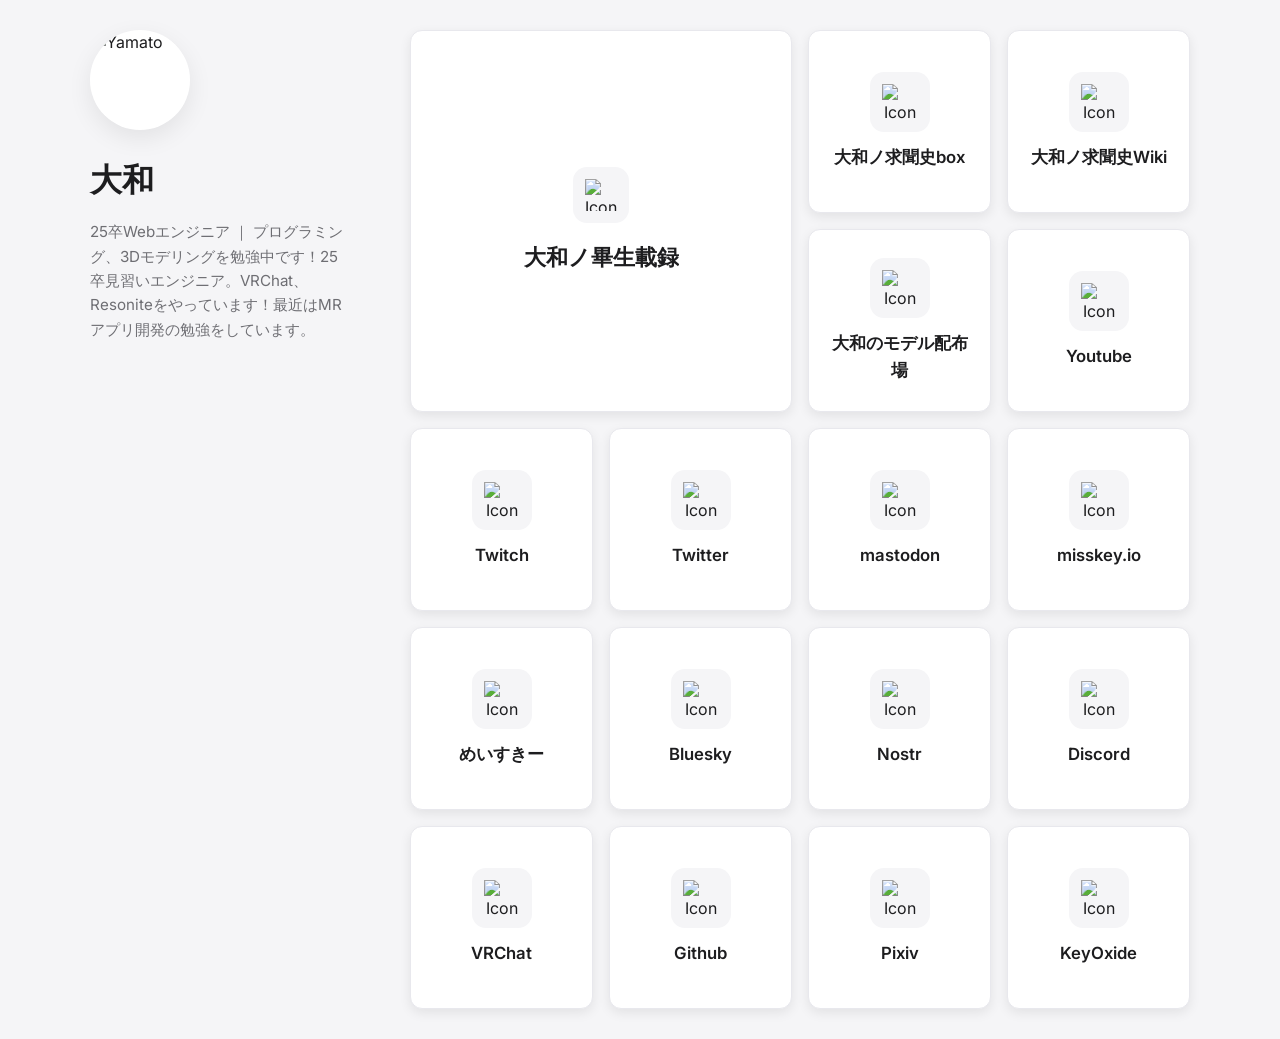
==== links/index.html @ 3b5555bf "feat: ✨ リンク集を追加 fix  fix  fix  fix  リンク追加  fix" ====
<!DOCTYPE html>
<html lang="ja">

<head>
  <meta charset="UTF-8">
  <meta name="viewport" content="width=device-width, initial-scale=1.0">
  <title>My Links - Yamato</title>
  <link rel="stylesheet" href="style.css">
  <link rel="preconnect" href="https://fonts.googleapis.com">
  <link rel="preconnect" href="https://fonts.gstatic.com" crossorigin>
  <link href="https://fonts.googleapis.com/css2?family=Inter:wght@400;600&display=swap" rel="stylesheet">
</head>

<body>
  <div class="container">
    <aside class="sidebar">
      <div class="profile-card">
        <div class="profile-avatar">
          <img src="https://seccdn.libravatar.org/avatar/932ba7d557875c853d60a92073609a1b?size=128&default=mm"
            alt="Yamato">
        </div>
        <div class="profile-info">
          <h1>大和</h1>
          <p class="profile-bio">25卒Webエンジニア ｜
            プログラミング、3Dモデリングを勉強中です！25卒見習いエンジニア。VRChat、Resoniteをやっています！最近はMRアプリ開発の勉強をしています。</p>
        </div>
      </div>
    </aside>

    <main class="link-grid">
      <a href="https://yamatoblog.hateblo.jp/" target="_blank" rel="noopener noreferrer"
        class="link-tile link-tile--large">
        <div class="link-icon">
          <img src="https://www.google.com/s2/favicons?domain=hateblo.jp&sz=64" alt="Icon">
        </div>
        <div class="link-content">
          <h2 class="link-title">大和ノ畢生載録</h2>
        </div>
      </a>

      <a href="https://scrapbox.io/yamato3010/" target="_blank" rel="noopener noreferrer" class="link-tile">
        <div class="link-icon">
          <img src="https://www.google.com/s2/favicons?domain=scrapbox.io&sz=64" alt="Icon">
        </div>
        <div class="link-content">
          <h2 class="link-title">大和ノ求聞史box</h2>
        </div>
      </a>

      <a href="https://yamato3010.github.io/wiki" target="_blank" rel="noopener noreferrer" class="link-tile">
        <div class="link-icon">
          <img src="https://www.google.com/s2/favicons?domain=github.io&sz=64" alt="Icon">
        </div>
        <div class="link-content">
          <h2 class="link-title">大和ノ求聞史Wiki</h2>
        </div>
      </a>

      <a href="https://yamato-vr.booth.pm/" target="_blank" rel="noopener noreferrer" class="link-tile">
        <div class="link-icon">
          <img src="https://www.google.com/s2/favicons?domain=booth.pm&sz=64" alt="Icon">
        </div>
        <div class="link-content">
          <h2 class="link-title">大和のモデル配布場</h2>
        </div>
      </a>

      <a href="https://www.youtube.com/channel/UCkZBKvYiIziEbhwXN9jEBXw" target="_blank" rel="noopener noreferrer"
        class="link-tile">
        <div class="link-icon">
          <img src="https://www.google.com/s2/favicons?domain=youtube.com&sz=64" alt="Icon">
        </div>
        <div class="link-content">
          <h2 class="link-title">Youtube</h2>
        </div>
      </a>

      <a href="https://www.twitch.tv/yamato3010" target="_blank" rel="noopener noreferrer" class="link-tile">
        <div class="link-icon">
          <img src="https://www.google.com/s2/favicons?domain=twitch.tv&sz=64" alt="Icon">
        </div>
        <div class="link-content">
          <h2 class="link-title">Twitch</h2>
        </div>
      </a>

      <a href="https://twitter.com/yamato_vr" target="_blank" rel="noopener noreferrer" class="link-tile">
        <div class="link-icon">
          <img src="https://www.google.com/s2/favicons?domain=twitter.com&sz=64" alt="Icon">
        </div>
        <div class="link-content">
          <h2 class="link-title">Twitter</h2>
        </div>
      </a>

      <a href="https://fedibird.com/@yamato3010" target="_blank" rel="noopener noreferrer" class="link-tile">
        <div class="link-icon">
          <img src="https://www.google.com/s2/favicons?domain=fedibird.com&sz=64" alt="Icon">
        </div>
        <div class="link-content">
          <h2 class="link-title">mastodon</h2>
        </div>
      </a>

      <a href="http://misskey.io/@yamato3010" target="_blank" rel="noopener noreferrer" class="link-tile">
        <div class="link-icon">
          <img src="https://www.google.com/s2/favicons?domain=misskey.io&sz=64" alt="Icon">
        </div>
        <div class="link-content">
          <h2 class="link-title">misskey.io</h2>
        </div>
      </a>

      <a href="http://misskey.m544.net/@yamato" target="_blank" rel="noopener noreferrer" class="link-tile">
        <div class="link-icon">
          <img src="https://www.google.com/s2/favicons?domain=misskey.m544.net&sz=64" alt="Icon">
        </div>
        <div class="link-content">
          <h2 class="link-title">めいすきー</h2>
        </div>
      </a>

      <a href="https://bsky.app/profile/yamato.bsky.social" target="_blank" rel="noopener noreferrer" class="link-tile">
        <div class="link-icon">
          <img src="https://www.google.com/s2/favicons?domain=bsky.app&sz=64" alt="Icon">
        </div>
        <div class="link-content">
          <h2 class="link-title">Bluesky</h2>
        </div>
      </a>

      <a href="https://iris.to/yamato" target="_blank" rel="noopener noreferrer" class="link-tile">
        <div class="link-icon">
          <img src="https://www.google.com/s2/favicons?domain=iris.to&sz=64" alt="Icon">
        </div>
        <div class="link-content">
          <h2 class="link-title">Nostr</h2>
        </div>
      </a>

      <a href="http://discordapp.com/users/738763915994857563" target="_blank" rel="noopener noreferrer"
        class="link-tile">
        <div class="link-icon">
          <img src="https://www.google.com/s2/favicons?domain=discord.com&sz=64" alt="Icon">
        </div>
        <div class="link-content">
          <h2 class="link-title">Discord</h2>
        </div>
      </a>

      <a href="https://vrchat.com/home/user/usr_35416a74-373f-4206-9c2a-edfd97a5aa82" target="_blank"
        rel="noopener noreferrer" class="link-tile">
        <div class="link-icon">
          <img src="https://www.google.com/s2/favicons?domain=vrchat.com&sz=64" alt="Icon">
        </div>
        <div class="link-content">
          <h2 class="link-title">VRChat</h2>
        </div>
      </a>

      <a href="https://github.com/yamato3010" target="_blank" rel="noopener noreferrer" class="link-tile">
        <div class="link-icon">
          <img src="https://github.githubassets.com/images/modules/logos_page/GitHub-Mark.png" alt="Icon">
        </div>
        <div class="link-content">
          <h2 class="link-title">Github</h2>
        </div>
      </a>

      <a href="https://www.pixiv.net/users/15864018" target="_blank" rel="noopener noreferrer" class="link-tile">
        <div class="link-icon">
          <img src="https://www.google.com/s2/favicons?domain=pixiv.net&sz=64" alt="Icon">
        </div>
        <div class="link-content">
          <h2 class="link-title">Pixiv</h2>
        </div>
      </a>

      <a href="https://keyoxide.org/FEFBCA5AFEF964CC9195E255A39D70F5E576DE02" target="_blank" rel="noopener noreferrer"
        class="link-tile">
        <div class="link-icon">
          <img src="https://www.google.com/s2/favicons?domain=keyoxide.org&sz=64" alt="Icon">
        </div>
        <div class="link-content">
          <h2 class="link-title">KeyOxide</h2>
        </div>
      </a>
    </main>
  </div>
</body>

</html>
---- links/style.css ----
:root {
    --background-color: #f5f5f7; /* Light gray, Apple-like background */
    --card-background-color: #ffffff; /* White card background */
    --text-color: #1d1d1f; /* Dark text, almost black */
    --secondary-text-color: #6e6e73; /* Gray secondary text */
    --border-color: #e8e8ed; /* Light border */
    --accent-color: #007aff; /* Apple blue */
    --shadow-color: rgba(0, 0, 0, 0.08); /* Subtle shadow */
    --hover-shadow-color: rgba(0, 0, 0, 0.12); /* Slightly stronger shadow on hover */
    --border-radius: 12px;
    --gap: 16px;
}

/* Base styles */
body {
    font-family: 'Inter', -apple-system, BlinkMacSystemFont, 'Segoe UI', Roboto, Oxygen, Ubuntu, Cantarell, 'Open Sans', 'Helvetica Neue', sans-serif;
    background-color: var(--background-color);
    color: var(--text-color);
    margin: 0;
    padding: 0;
    line-height: 1.6;
    -webkit-font-smoothing: antialiased;
    -moz-osx-font-smoothing: grayscale;
}

.container {
    max-width: 1100px;
    margin: 0 auto;
    padding: 30px 20px;
    display: flex;
    gap: 60px;
    align-items: flex-start;
}

/* Sidebar */
.sidebar {
    flex: 0 0 260px;
    position: sticky;
    top: 30px;
}

.profile-card {
    display: flex;
    flex-direction: column;
}

.profile-avatar {
    width: 100px;
    height: 100px;
    border-radius: 50%;
    overflow: hidden;
    margin-bottom: 24px;
    box-shadow: 0 8px 24px var(--shadow-color);
    background-color: var(--card-background-color);
}

.profile-avatar img {
    width: 100%;
    height: 100%;
    object-fit: cover;
}

.profile-info h1 {
    font-size: 2em;
    font-weight: 600;
    margin: 0 0 4px 0;
    color: var(--text-color);
}

.profile-handle {
    color: var(--accent-color);
    font-weight: 600;
    font-size: 1.1em;
    margin-bottom: 20px;
}

.profile-bio {
    font-size: 0.95em;
    color: var(--secondary-text-color);
    line-height: 1.6;
}

/* Link Grid */
.link-grid {
    flex: 1;
    width: 100%;
    display: grid;
    grid-template-columns: repeat(auto-fill, minmax(160px, 1fr));
    gap: var(--gap);
    grid-auto-flow: dense;
    align-items: stretch;
}

/* Link Tile */
.link-tile {
    background-color: var(--card-background-color);
    border: 1px solid var(--border-color);
    border-radius: var(--border-radius);
    padding: 16px;
    display: flex;
    flex-direction: column;
    justify-content: center;
    align-items: center;
    text-align: center;
    text-decoration: none;
    color: var(--text-color);
    box-shadow: 0 4px 12px var(--shadow-color);
    transition: transform 0.2s ease-out, box-shadow 0.2s ease-out;
    overflow: hidden;
    aspect-ratio: 1 / 1;
}

.link-tile:hover {
    transform: translateY(-5px) scale(1.01);
    box-shadow: 0 8px 20px var(--hover-shadow-color);
}

.link-icon {
    width: 60px;
    height: 60px;
    margin-bottom: 12px;
    display: flex;
    justify-content: center;
    align-items: center;
    border-radius: 14px;
    background-color: var(--background-color);
    flex-shrink: 0;
}

.link-icon img {
    width: 36px;
    height: 36px;
    object-fit: contain;
}

.link-content {
    display: flex;
    flex-direction: column;
    justify-content: center;
    min-width: 0;
}

.link-title {
    font-size: 1.05em;
    font-weight: 600;
    margin: 0;
    color: var(--text-color);
    word-break: break-all;
    overflow: hidden;
    text-overflow: ellipsis;
    display: -webkit-box;
    -webkit-line-clamp: 2;
    -webkit-box-orient: vertical;
}

.link-description {
    font-size: 0.8em;
    color: var(--secondary-text-color);
    margin-bottom: 0;
    line-height: 1.3;
}

/* Modifier classes for different tile sizes */
.link-tile--large {
    grid-column: span 2;
    grid-row: span 2;
    aspect-ratio: 1 / 1;
    padding: 32px;
}

.link-tile--large .link-icon {
    width: 56px;
    height: 56px;
    margin-bottom: 16px;
}

.link-tile--large .link-icon img {
    width: 32px;
    height: 32px;
}

.link-tile--large .link-title {
    font-size: 1.4em;
}

.link-tile--large .link-description {
    font-size: 0.95em;
}

/* Responsive adjustments */
@media (max-width: 900px) {
    .container {
        flex-direction: column;
        align-items: stretch;
        gap: 40px;
        padding: 40px 20px;
    }

    .sidebar {
        flex: none;
        width: 100%;
        position: static;
        text-align: center;
    }

    .profile-card {
        align-items: center;
    }

    .profile-avatar {
        width: 80px;
        height: 80px;
        margin-bottom: 16px;
    }

    .profile-info h1 {
        font-size: 1.8em;
    }

    .link-grid {
        grid-template-columns: repeat(auto-fill, minmax(140px, 1fr));
        gap: 12px;
    }
}

@media (max-width: 768px) {
    .link-grid {
        grid-template-columns: repeat(auto-fit, minmax(130px, 1fr));
        gap: 10px;
    }

    .link-tile {
        padding: 12px;
    }

    .link-tile--large {
        grid-column: span 1;
        grid-row: span 1;
        padding: 12px;
    }

    .link-tile--large .link-icon {
        width: 40px;
        height: 40px;
        margin-bottom: 12px;
    }
    
    .link-tile--large .link-icon img {
        width: 24px;
        height: 24px;
    }

    .link-tile--large .link-title {
        font-size: 1.05em;
    }
    
    .link-tile--large .link-description {
        font-size: 0.8em;
    }
}

@media (max-width: 480px) {
    .link-grid {
        grid-template-columns: repeat(2, 1fr);
    }

    .link-tile--wide {
        grid-column: span 2;
    }
}
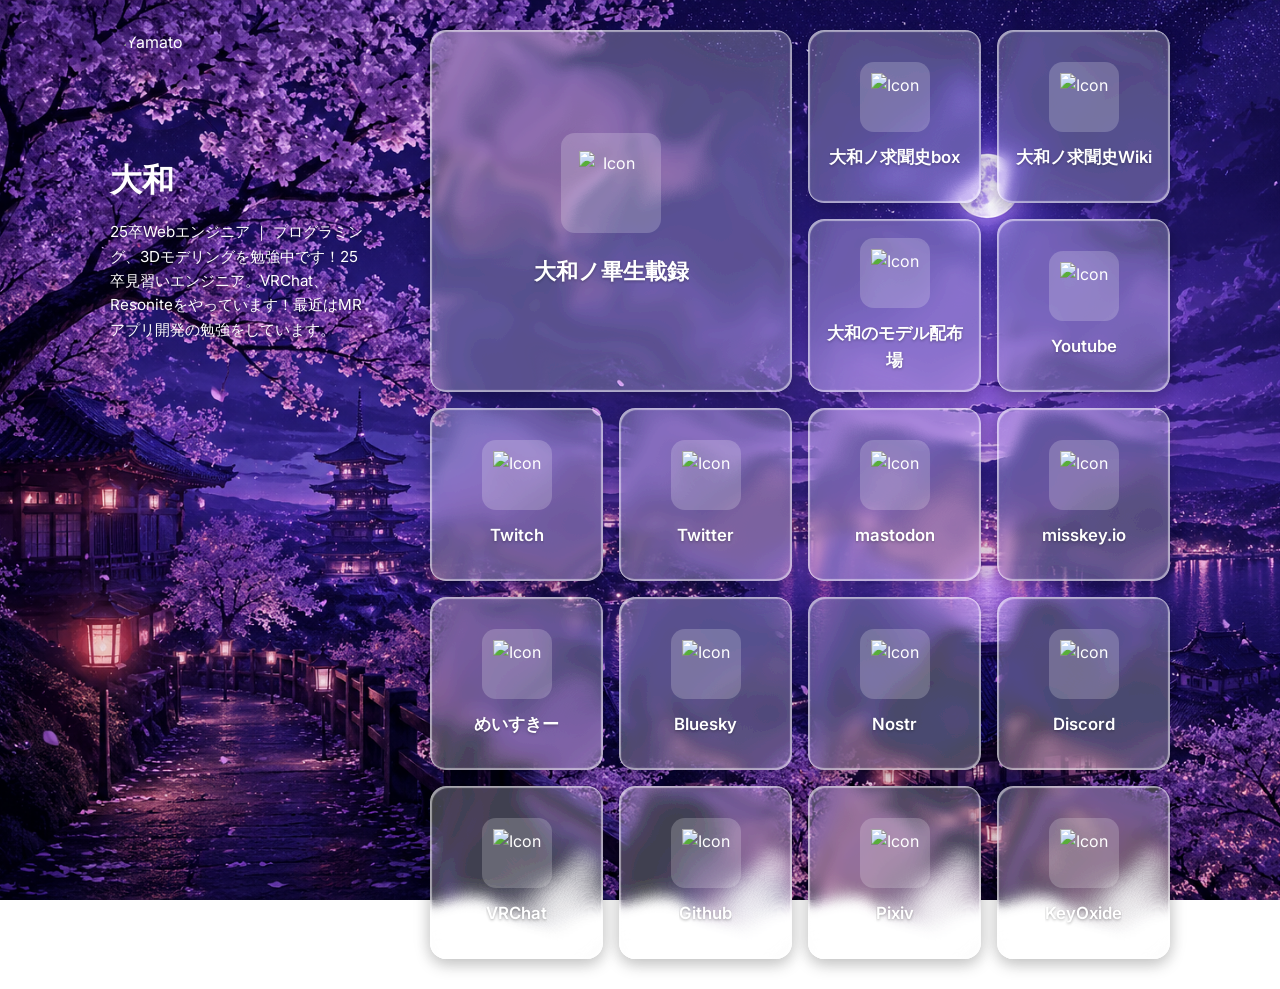
==== commit d470a2db: "feat: ✨ glass効果を追加" ====
--- a/links/index.html
+++ b/links/index.html
@@ -12,6 +12,70 @@
 </head>
 
 <body>
+  <!-- SVG Glass Filter -->
+  <!-- <svg style="display: none">
+    <filter id="glass-distortion" x="0%" y="0%" width="100%" height="100%" filterUnits="objectBoundingBox">
+      <feTurbulence type="fractalNoise" baseFrequency="0.001 0.005" numOctaves="1" seed="17" result="turbulence" />
+      <feComponentTransfer in="turbulence" result="mapped">
+        <feFuncR type="gamma" amplitude="1" exponent="10" offset="0.5" />
+        <feFuncG type="gamma" amplitude="0" exponent="1" offset="0" />
+        <feFuncB type="gamma" amplitude="0" exponent="1" offset="0.5" />
+      </feComponentTransfer>
+      <feGaussianBlur in="turbulence" stdDeviation="3" result="softMap" />
+      <feSpecularLighting in="softMap" surfaceScale="5" specularConstant="1" specularExponent="100"
+        lighting-color="white" result="specLight">
+        <fePointLight x="-200" y="-200" z="300" />
+      </feSpecularLighting>
+      <feComposite in="specLight" operator="arithmetic" k1="0" k2="1" k3="1" k4="0" result="litImage" />
+      <feDisplacementMap in="SourceGraphic" in2="softMap" scale="200" xChannelSelector="R" yChannelSelector="G" />
+    </filter>
+  </svg> -->
+
+  <svg style="display: none" xmlns="http://www.w3.org/2000/svg">
+    <filter id="glass-blur" x="0" y="0" width="100%" height="100%" filterUnits="objectBoundingBox">
+      <feTurbulence type="fractalNoise" baseFrequency="0.003 0.007" numOctaves="1" result="turbulence" />
+      <feDisplacementMap in="SourceGraphic" in2="turbulence" scale="200" xChannelSelector="R" yChannelSelector="G" />
+    </filter>
+  </svg>
+
+  <!-- 円形用 -->
+  <svg style="position:absolute;width:0;height:0">
+    <filter id="frosted" primitiveUnits="objectBoundingBox">
+      <feImage href="[data-uri]" x="0" y="0" width="1" height="1" result="map"/>
+      <feGaussianBlur in="SourceGraphic" stdDeviation="0.02" result="blur"/>
+      <feDisplacementMap id="disp" in="blur" in2="map" scale="1" xChannelSelector="R" yChannelSelector="G">
+        <animate attributeName="scale" to="1.4" dur="0.3s" begin="btn.mouseover"  fill="freeze"/>
+        <animate attributeName="scale" to="1" dur="0.3s" begin="btn.mouseout"   fill="freeze"/>
+      </feDisplacementMap>
+    </filter>
+  </svg>
+
+  <svg width="0" height="0" style="position: absolute;">
+    <defs>
+      <filter id="glass-distortion" x="0%" y="0%" width="100%" height="100%">
+        <feTurbulence 
+          type="fractalNoise" 
+          baseFrequency="0.008 0.008"
+          numOctaves="2" 
+          seed="92" 
+          result="noise" 
+        />
+        <feGaussianBlur 
+          in="noise" 
+          stdDeviation="2" 
+          result="blurred" 
+        />
+        <feDisplacementMap 
+          in="SourceGraphic" 
+          in2="blurred" 
+          scale="150"
+          xChannelSelector="R" 
+          yChannelSelector="G" 
+        />
+      </filter>
+    </defs>
+  </svg>
+
   <div class="container">
     <aside class="sidebar">
       <div class="profile-card">
@@ -30,6 +94,9 @@
     <main class="link-grid">
       <a href="https://yamatoblog.hateblo.jp/" target="_blank" rel="noopener noreferrer"
         class="link-tile link-tile--large">
+        <div class="liquidGlass-effect"></div>
+        <div class="liquidGlass-tint"></div>
+        <div class="liquidGlass-shine"></div>
         <div class="link-icon">
           <img src="https://www.google.com/s2/favicons?domain=hateblo.jp&sz=64" alt="Icon">
         </div>
@@ -39,6 +106,9 @@
       </a>
 
       <a href="https://scrapbox.io/yamato3010/" target="_blank" rel="noopener noreferrer" class="link-tile">
+        <div class="liquidGlass-effect"></div>
+        <div class="liquidGlass-tint"></div>
+        <div class="liquidGlass-shine"></div>
         <div class="link-icon">
           <img src="https://www.google.com/s2/favicons?domain=scrapbox.io&sz=64" alt="Icon">
         </div>
@@ -48,6 +118,9 @@
       </a>
 
       <a href="https://yamato3010.github.io/wiki" target="_blank" rel="noopener noreferrer" class="link-tile">
+        <div class="liquidGlass-effect"></div>
+        <div class="liquidGlass-tint"></div>
+        <div class="liquidGlass-shine"></div>
         <div class="link-icon">
           <img src="https://www.google.com/s2/favicons?domain=github.io&sz=64" alt="Icon">
         </div>
@@ -57,6 +130,9 @@
       </a>
 
       <a href="https://yamato-vr.booth.pm/" target="_blank" rel="noopener noreferrer" class="link-tile">
+        <div class="liquidGlass-effect"></div>
+        <div class="liquidGlass-tint"></div>
+        <div class="liquidGlass-shine"></div>
         <div class="link-icon">
           <img src="https://www.google.com/s2/favicons?domain=booth.pm&sz=64" alt="Icon">
         </div>
@@ -67,6 +143,9 @@
 
       <a href="https://www.youtube.com/channel/UCkZBKvYiIziEbhwXN9jEBXw" target="_blank" rel="noopener noreferrer"
         class="link-tile">
+        <div class="liquidGlass-effect"></div>
+        <div class="liquidGlass-tint"></div>
+        <div class="liquidGlass-shine"></div>
         <div class="link-icon">
           <img src="https://www.google.com/s2/favicons?domain=youtube.com&sz=64" alt="Icon">
         </div>
@@ -76,6 +155,9 @@
       </a>
 
       <a href="https://www.twitch.tv/yamato3010" target="_blank" rel="noopener noreferrer" class="link-tile">
+        <div class="liquidGlass-effect"></div>
+        <div class="liquidGlass-tint"></div>
+        <div class="liquidGlass-shine"></div>
         <div class="link-icon">
           <img src="https://www.google.com/s2/favicons?domain=twitch.tv&sz=64" alt="Icon">
         </div>
@@ -85,6 +167,9 @@
       </a>
 
       <a href="https://twitter.com/yamato_vr" target="_blank" rel="noopener noreferrer" class="link-tile">
+        <div class="liquidGlass-effect"></div>
+        <div class="liquidGlass-tint"></div>
+        <div class="liquidGlass-shine"></div>
         <div class="link-icon">
           <img src="https://www.google.com/s2/favicons?domain=twitter.com&sz=64" alt="Icon">
         </div>
@@ -94,6 +179,9 @@
       </a>
 
       <a href="https://fedibird.com/@yamato3010" target="_blank" rel="noopener noreferrer" class="link-tile">
+        <div class="liquidGlass-effect"></div>
+        <div class="liquidGlass-tint"></div>
+        <div class="liquidGlass-shine"></div>
         <div class="link-icon">
           <img src="https://www.google.com/s2/favicons?domain=fedibird.com&sz=64" alt="Icon">
         </div>
@@ -103,6 +191,9 @@
       </a>
 
       <a href="http://misskey.io/@yamato3010" target="_blank" rel="noopener noreferrer" class="link-tile">
+        <div class="liquidGlass-effect"></div>
+        <div class="liquidGlass-tint"></div>
+        <div class="liquidGlass-shine"></div>
         <div class="link-icon">
           <img src="https://www.google.com/s2/favicons?domain=misskey.io&sz=64" alt="Icon">
         </div>
@@ -112,6 +203,9 @@
       </a>
 
       <a href="http://misskey.m544.net/@yamato" target="_blank" rel="noopener noreferrer" class="link-tile">
+        <div class="liquidGlass-effect"></div>
+        <div class="liquidGlass-tint"></div>
+        <div class="liquidGlass-shine"></div>
         <div class="link-icon">
           <img src="https://www.google.com/s2/favicons?domain=misskey.m544.net&sz=64" alt="Icon">
         </div>
@@ -121,6 +215,9 @@
       </a>
 
       <a href="https://bsky.app/profile/yamato.bsky.social" target="_blank" rel="noopener noreferrer" class="link-tile">
+        <div class="liquidGlass-effect"></div>
+        <div class="liquidGlass-tint"></div>
+        <div class="liquidGlass-shine"></div>
         <div class="link-icon">
           <img src="https://www.google.com/s2/favicons?domain=bsky.app&sz=64" alt="Icon">
         </div>
@@ -130,6 +227,9 @@
       </a>
 
       <a href="https://iris.to/yamato" target="_blank" rel="noopener noreferrer" class="link-tile">
+        <div class="liquidGlass-effect"></div>
+        <div class="liquidGlass-tint"></div>
+        <div class="liquidGlass-shine"></div>
         <div class="link-icon">
           <img src="https://www.google.com/s2/favicons?domain=iris.to&sz=64" alt="Icon">
         </div>
@@ -140,6 +240,9 @@
 
       <a href="http://discordapp.com/users/738763915994857563" target="_blank" rel="noopener noreferrer"
         class="link-tile">
+        <div class="liquidGlass-effect"></div>
+        <div class="liquidGlass-tint"></div>
+        <div class="liquidGlass-shine"></div>
         <div class="link-icon">
           <img src="https://www.google.com/s2/favicons?domain=discord.com&sz=64" alt="Icon">
         </div>
@@ -150,6 +253,9 @@
 
       <a href="https://vrchat.com/home/user/usr_35416a74-373f-4206-9c2a-edfd97a5aa82" target="_blank"
         rel="noopener noreferrer" class="link-tile">
+        <div class="liquidGlass-effect"></div>
+        <div class="liquidGlass-tint"></div>
+        <div class="liquidGlass-shine"></div>
         <div class="link-icon">
           <img src="https://www.google.com/s2/favicons?domain=vrchat.com&sz=64" alt="Icon">
         </div>
@@ -159,6 +265,9 @@
       </a>
 
       <a href="https://github.com/yamato3010" target="_blank" rel="noopener noreferrer" class="link-tile">
+        <div class="liquidGlass-effect"></div>
+        <div class="liquidGlass-tint"></div>
+        <div class="liquidGlass-shine"></div>
         <div class="link-icon">
           <img src="https://github.githubassets.com/images/modules/logos_page/GitHub-Mark.png" alt="Icon">
         </div>
@@ -168,6 +277,9 @@
       </a>
 
       <a href="https://www.pixiv.net/users/15864018" target="_blank" rel="noopener noreferrer" class="link-tile">
+        <div class="liquidGlass-effect"></div>
+        <div class="liquidGlass-tint"></div>
+        <div class="liquidGlass-shine"></div>
         <div class="link-icon">
           <img src="https://www.google.com/s2/favicons?domain=pixiv.net&sz=64" alt="Icon">
         </div>
@@ -178,6 +290,9 @@
 
       <a href="https://keyoxide.org/FEFBCA5AFEF964CC9195E255A39D70F5E576DE02" target="_blank" rel="noopener noreferrer"
         class="link-tile">
+        <div class="liquidGlass-effect"></div>
+        <div class="liquidGlass-tint"></div>
+        <div class="liquidGlass-shine"></div>
         <div class="link-icon">
           <img src="https://www.google.com/s2/favicons?domain=keyoxide.org&sz=64" alt="Icon">
         </div>
--- a/links/style.css
+++ b/links/style.css
@@ -1,20 +1,18 @@
 :root {
-    --background-color: #f5f5f7; /* Light gray, Apple-like background */
-    --card-background-color: #ffffff; /* White card background */
-    --text-color: #1d1d1f; /* Dark text, almost black */
-    --secondary-text-color: #6e6e73; /* Gray secondary text */
-    --border-color: #e8e8ed; /* Light border */
-    --accent-color: #007aff; /* Apple blue */
-    --shadow-color: rgba(0, 0, 0, 0.08); /* Subtle shadow */
-    --hover-shadow-color: rgba(0, 0, 0, 0.12); /* Slightly stronger shadow on hover */
-    --border-radius: 12px;
+    --text-color: #ffffff;
+    --secondary-text-color: rgba(255, 255, 255, 1);
+    --border-radius: 16px;
     --gap: 16px;
+}
+
+*, *::before, *::after {
+    box-sizing: border-box;
 }
 
 /* Base styles */
 body {
     font-family: 'Inter', -apple-system, BlinkMacSystemFont, 'Segoe UI', Roboto, Oxygen, Ubuntu, Cantarell, 'Open Sans', 'Helvetica Neue', sans-serif;
-    background-color: var(--background-color);
+    background: url("assets/background.png") center center / cover no-repeat fixed;
     color: var(--text-color);
     margin: 0;
     padding: 0;
@@ -50,8 +48,7 @@
     border-radius: 50%;
     overflow: hidden;
     margin-bottom: 24px;
-    box-shadow: 0 8px 24px var(--shadow-color);
-    background-color: var(--card-background-color);
+    box-shadow: 0 8px 24px rgba(0, 0, 0, 0.3);
 }
 
 .profile-avatar img {
@@ -65,10 +62,11 @@
     font-weight: 600;
     margin: 0 0 4px 0;
     color: var(--text-color);
+    text-shadow: 0 1px 4px rgba(0, 0, 0, 0.3);
 }
 
 .profile-handle {
-    color: var(--accent-color);
+    color: rgba(255, 255, 255, 0.9);
     font-weight: 600;
     font-size: 1.1em;
     margin-bottom: 20px;
@@ -78,23 +76,23 @@
     font-size: 0.95em;
     color: var(--secondary-text-color);
     line-height: 1.6;
+    text-shadow: 0 1px 3px rgba(0, 0, 0, 0.3);
 }
 
 /* Link Grid */
 .link-grid {
     flex: 1;
+    min-width: 0;
     width: 100%;
     display: grid;
     grid-template-columns: repeat(auto-fill, minmax(160px, 1fr));
     gap: var(--gap);
     grid-auto-flow: dense;
-    align-items: stretch;
 }
 
 /* Link Tile */
 .link-tile {
-    background-color: var(--card-background-color);
-    border: 1px solid var(--border-color);
+    position: relative;
     border-radius: var(--border-radius);
     padding: 16px;
     display: flex;
@@ -104,36 +102,69 @@
     text-align: center;
     text-decoration: none;
     color: var(--text-color);
-    box-shadow: 0 4px 12px var(--shadow-color);
-    transition: transform 0.2s ease-out, box-shadow 0.2s ease-out;
     overflow: hidden;
     aspect-ratio: 1 / 1;
+    box-shadow: 0 6px 16px rgba(0, 0, 0, 0.2), 0 0 20px rgba(0, 0, 0, 0.1);
+    transition: transform 0.4s cubic-bezier(0.175, 0.885, 0.32, 2.2), box-shadow 0.3s ease;
+    isolation: isolate;
 }
 
 .link-tile:hover {
-    transform: translateY(-5px) scale(1.01);
-    box-shadow: 0 8px 20px var(--hover-shadow-color);
+    transform: translateY(-6px) scale(1.03);
+    box-shadow: 0 12px 28px rgba(0, 0, 0, 0.3);
+}
+
+/* Glass effect layers */
+.liquidGlass-effect {
+    position: absolute;
+    z-index: 0;
+    inset: 0;
+    backdrop-filter: blur(10px);
+    filter: url(#glass-distortion);
+    overflow: hidden;
+    isolation: isolate;
+}
+
+.liquidGlass-tint {
+    z-index: 1;
+    position: absolute;
+    inset: 0;
+    background: rgba(255, 255, 255, 0.25);
+}
+
+.liquidGlass-shine {
+    position: absolute;
+    inset: 0;
+    border-radius: 16px;
+    z-index: 2;
+    overflow: hidden;
+    box-shadow: inset 2px 2px 1px 0 rgba(255, 255, 255, 0.5),
+        inset -1px -1px 1px 1px rgba(255, 255, 255, 0.5);
 }
 
 .link-icon {
-    width: 60px;
-    height: 60px;
+    position: relative;
+    z-index: 3;
+    width: 70px;
+    height: 70px;
     margin-bottom: 12px;
     display: flex;
     justify-content: center;
     align-items: center;
     border-radius: 14px;
-    background-color: var(--background-color);
+    background-color: rgba(255, 255, 255, 0.2);
     flex-shrink: 0;
 }
 
 .link-icon img {
-    width: 36px;
-    height: 36px;
+    width: 48px;
+    height: 48px;
     object-fit: contain;
 }
 
 .link-content {
+    position: relative;
+    z-index: 3;
     display: flex;
     flex-direction: column;
     justify-content: center;
@@ -145,6 +176,7 @@
     font-weight: 600;
     margin: 0;
     color: var(--text-color);
+    text-shadow: 0 1px 3px rgba(0, 0, 0, 0.3);
     word-break: break-all;
     overflow: hidden;
     text-overflow: ellipsis;
@@ -169,14 +201,14 @@
 }
 
 .link-tile--large .link-icon {
-    width: 56px;
-    height: 56px;
-    margin-bottom: 16px;
+    width: 100px;
+    height: 100px;
+    margin-bottom: 20px;
 }
 
 .link-tile--large .link-icon img {
-    width: 32px;
-    height: 32px;
+    width: 64px;
+    height: 64px;
 }
 
 .link-tile--large .link-title {
@@ -240,20 +272,20 @@
     }
 
     .link-tile--large .link-icon {
-        width: 40px;
-        height: 40px;
+        width: 70px;
+        height: 70px;
         margin-bottom: 12px;
     }
-    
+
     .link-tile--large .link-icon img {
-        width: 24px;
-        height: 24px;
+        width: 48px;
+        height: 48px;
     }
 
     .link-tile--large .link-title {
         font-size: 1.05em;
     }
-    
+
     .link-tile--large .link-description {
         font-size: 0.8em;
     }
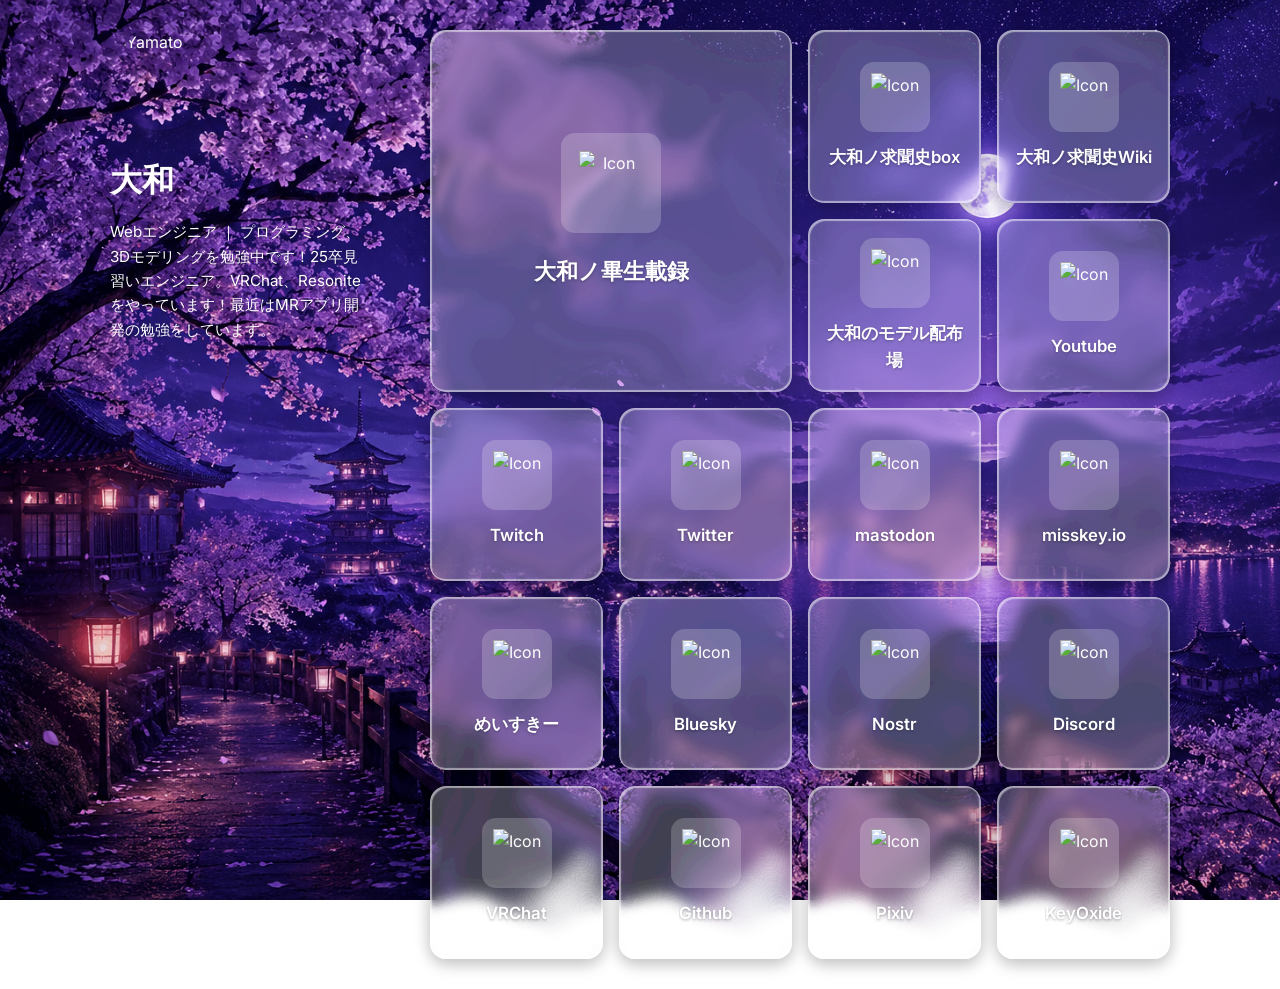
==== commit 1c6eef59: "docs: 📝 微修正" ====
--- a/links/index.html
+++ b/links/index.html
@@ -85,7 +85,7 @@
         </div>
         <div class="profile-info">
           <h1>大和</h1>
-          <p class="profile-bio">25卒Webエンジニア ｜
+          <p class="profile-bio">Webエンジニア ｜
             プログラミング、3Dモデリングを勉強中です！25卒見習いエンジニア。VRChat、Resoniteをやっています！最近はMRアプリ開発の勉強をしています。</p>
         </div>
       </div>
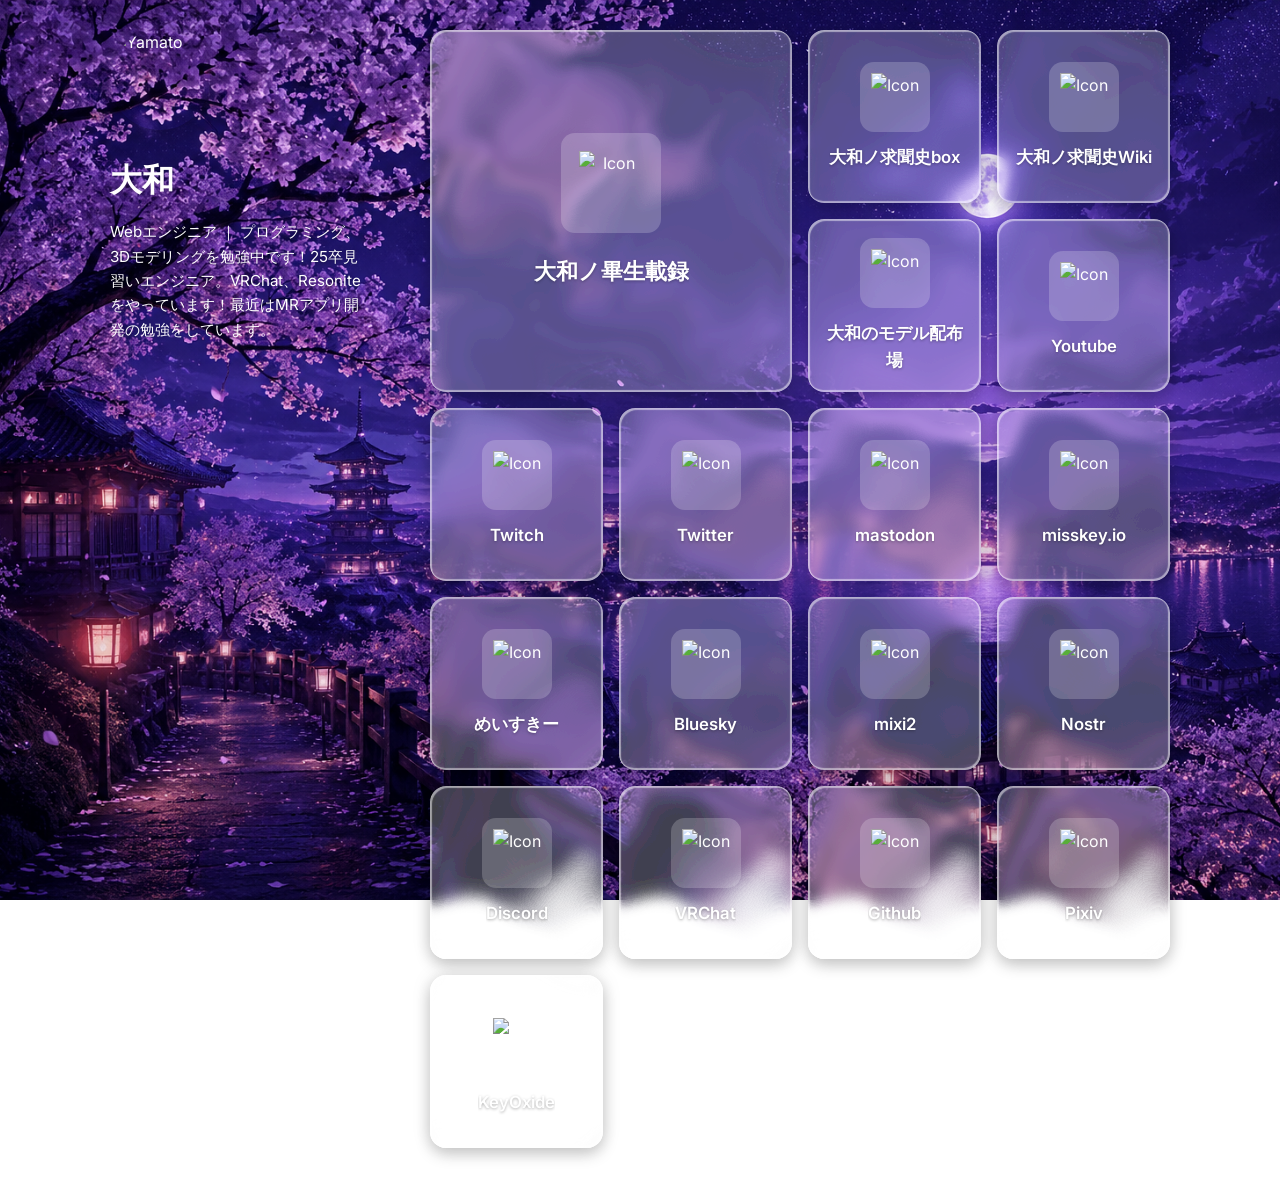
==== commit e2784e82: "feat: ✨ mixi2追加" ====
--- a/links/index.html
+++ b/links/index.html
@@ -226,6 +226,18 @@
         </div>
       </a>
 
+      <a href="https://mixi.social/@yamato3010" target="_blank" rel="noopener noreferrer" class="link-tile">
+        <div class="liquidGlass-effect"></div>
+        <div class="liquidGlass-tint"></div>
+        <div class="liquidGlass-shine"></div>
+        <div class="link-icon">
+          <img src="https://t2.gstatic.com/faviconV2?client=SOCIAL&type=FAVICON&fallback_opts=TYPE,SIZE,URL&url=https://mixi.social&size=64" alt="Icon">
+        </div>
+        <div class="link-content">
+          <h2 class="link-title">mixi2</h2>
+        </div>
+      </a>
+
       <a href="https://iris.to/yamato" target="_blank" rel="noopener noreferrer" class="link-tile">
         <div class="liquidGlass-effect"></div>
         <div class="liquidGlass-tint"></div>
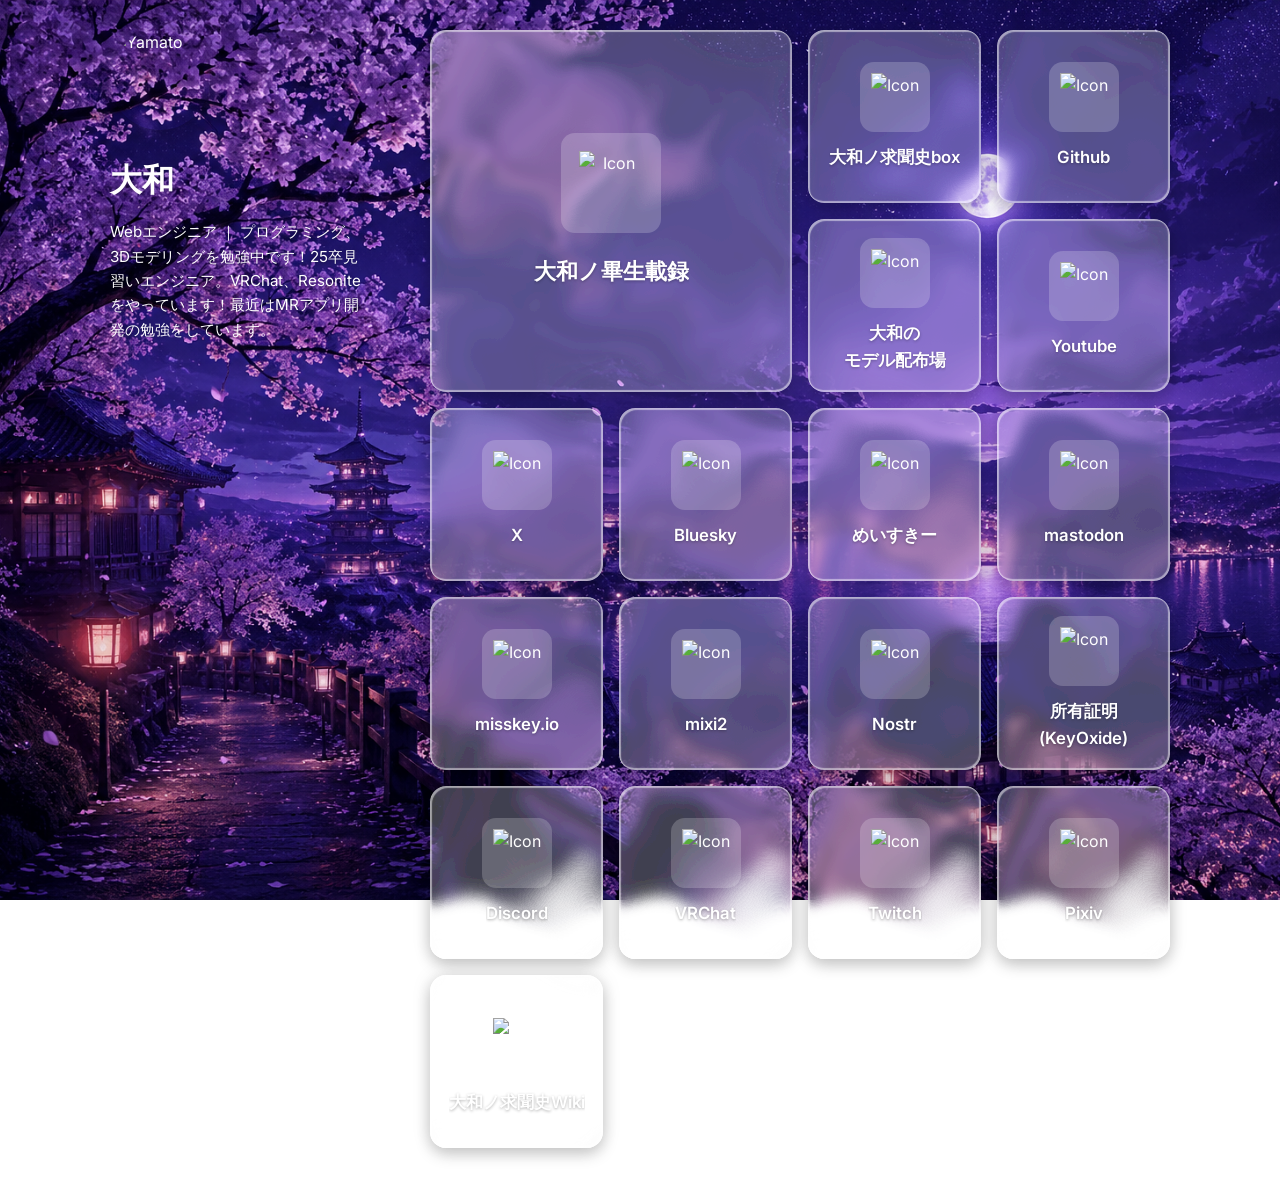
==== commit 91b7bbfa: "feat: ✨ 並び替えとか色々" ====
--- a/links/index.html
+++ b/links/index.html
@@ -117,15 +117,15 @@
         </div>
       </a>
 
-      <a href="https://yamato3010.github.io/wiki" target="_blank" rel="noopener noreferrer" class="link-tile">
-        <div class="liquidGlass-effect"></div>
-        <div class="liquidGlass-tint"></div>
-        <div class="liquidGlass-shine"></div>
-        <div class="link-icon">
-          <img src="https://www.google.com/s2/favicons?domain=github.io&sz=64" alt="Icon">
-        </div>
-        <div class="link-content">
-          <h2 class="link-title">大和ノ求聞史Wiki</h2>
+      <a href="https://github.com/yamato3010" target="_blank" rel="noopener noreferrer" class="link-tile">
+        <div class="liquidGlass-effect"></div>
+        <div class="liquidGlass-tint"></div>
+        <div class="liquidGlass-shine"></div>
+        <div class="link-icon">
+          <img src="https://github.githubassets.com/images/modules/logos_page/GitHub-Mark.png" alt="Icon">
+        </div>
+        <div class="link-content">
+          <h2 class="link-title">Github</h2>
         </div>
       </a>
 
@@ -137,7 +137,7 @@
           <img src="https://www.google.com/s2/favicons?domain=booth.pm&sz=64" alt="Icon">
         </div>
         <div class="link-content">
-          <h2 class="link-title">大和のモデル配布場</h2>
+          <h2 class="link-title">大和の<br/>モデル配布場</h2>
         </div>
       </a>
 
@@ -154,18 +154,6 @@
         </div>
       </a>
 
-      <a href="https://www.twitch.tv/yamato3010" target="_blank" rel="noopener noreferrer" class="link-tile">
-        <div class="liquidGlass-effect"></div>
-        <div class="liquidGlass-tint"></div>
-        <div class="liquidGlass-shine"></div>
-        <div class="link-icon">
-          <img src="https://www.google.com/s2/favicons?domain=twitch.tv&sz=64" alt="Icon">
-        </div>
-        <div class="link-content">
-          <h2 class="link-title">Twitch</h2>
-        </div>
-      </a>
-
       <a href="https://twitter.com/yamato_vr" target="_blank" rel="noopener noreferrer" class="link-tile">
         <div class="liquidGlass-effect"></div>
         <div class="liquidGlass-tint"></div>
@@ -174,7 +162,31 @@
           <img src="https://www.google.com/s2/favicons?domain=twitter.com&sz=64" alt="Icon">
         </div>
         <div class="link-content">
-          <h2 class="link-title">Twitter</h2>
+          <h2 class="link-title">X</h2>
+        </div>
+      </a>
+
+      <a href="https://bsky.app/profile/yamato.bsky.social" target="_blank" rel="noopener noreferrer" class="link-tile">
+        <div class="liquidGlass-effect"></div>
+        <div class="liquidGlass-tint"></div>
+        <div class="liquidGlass-shine"></div>
+        <div class="link-icon">
+          <img src="https://www.google.com/s2/favicons?domain=bsky.app&sz=64" alt="Icon">
+        </div>
+        <div class="link-content">
+          <h2 class="link-title">Bluesky</h2>
+        </div>
+      </a>
+
+      <a href="http://misskey.m544.net/@yamato" target="_blank" rel="noopener noreferrer" class="link-tile">
+        <div class="liquidGlass-effect"></div>
+        <div class="liquidGlass-tint"></div>
+        <div class="liquidGlass-shine"></div>
+        <div class="link-icon">
+          <img src="https://www.google.com/s2/favicons?domain=misskey.m544.net&sz=64" alt="Icon">
+        </div>
+        <div class="link-content">
+          <h2 class="link-title">めいすきー</h2>
         </div>
       </a>
 
@@ -202,30 +214,6 @@
         </div>
       </a>
 
-      <a href="http://misskey.m544.net/@yamato" target="_blank" rel="noopener noreferrer" class="link-tile">
-        <div class="liquidGlass-effect"></div>
-        <div class="liquidGlass-tint"></div>
-        <div class="liquidGlass-shine"></div>
-        <div class="link-icon">
-          <img src="https://www.google.com/s2/favicons?domain=misskey.m544.net&sz=64" alt="Icon">
-        </div>
-        <div class="link-content">
-          <h2 class="link-title">めいすきー</h2>
-        </div>
-      </a>
-
-      <a href="https://bsky.app/profile/yamato.bsky.social" target="_blank" rel="noopener noreferrer" class="link-tile">
-        <div class="liquidGlass-effect"></div>
-        <div class="liquidGlass-tint"></div>
-        <div class="liquidGlass-shine"></div>
-        <div class="link-icon">
-          <img src="https://www.google.com/s2/favicons?domain=bsky.app&sz=64" alt="Icon">
-        </div>
-        <div class="link-content">
-          <h2 class="link-title">Bluesky</h2>
-        </div>
-      </a>
-
       <a href="https://mixi.social/@yamato3010" target="_blank" rel="noopener noreferrer" class="link-tile">
         <div class="liquidGlass-effect"></div>
         <div class="liquidGlass-tint"></div>
@@ -247,6 +235,19 @@
         </div>
         <div class="link-content">
           <h2 class="link-title">Nostr</h2>
+        </div>
+      </a>
+
+      <a href="https://keyoxide.org/FEFBCA5AFEF964CC9195E255A39D70F5E576DE02" target="_blank" rel="noopener noreferrer"
+        class="link-tile">
+        <div class="liquidGlass-effect"></div>
+        <div class="liquidGlass-tint"></div>
+        <div class="liquidGlass-shine"></div>
+        <div class="link-icon">
+          <img src="https://www.google.com/s2/favicons?domain=keyoxide.org&sz=64" alt="Icon">
+        </div>
+        <div class="link-content">
+          <h2 class="link-title">所有証明<br/>(KeyOxide)</h2>
         </div>
       </a>
 
@@ -276,15 +277,15 @@
         </div>
       </a>
 
-      <a href="https://github.com/yamato3010" target="_blank" rel="noopener noreferrer" class="link-tile">
-        <div class="liquidGlass-effect"></div>
-        <div class="liquidGlass-tint"></div>
-        <div class="liquidGlass-shine"></div>
-        <div class="link-icon">
-          <img src="https://github.githubassets.com/images/modules/logos_page/GitHub-Mark.png" alt="Icon">
-        </div>
-        <div class="link-content">
-          <h2 class="link-title">Github</h2>
+      <a href="https://www.twitch.tv/yamato3010" target="_blank" rel="noopener noreferrer" class="link-tile">
+        <div class="liquidGlass-effect"></div>
+        <div class="liquidGlass-tint"></div>
+        <div class="liquidGlass-shine"></div>
+        <div class="link-icon">
+          <img src="https://www.google.com/s2/favicons?domain=twitch.tv&sz=64" alt="Icon">
+        </div>
+        <div class="link-content">
+          <h2 class="link-title">Twitch</h2>
         </div>
       </a>
 
@@ -300,18 +301,18 @@
         </div>
       </a>
 
-      <a href="https://keyoxide.org/FEFBCA5AFEF964CC9195E255A39D70F5E576DE02" target="_blank" rel="noopener noreferrer"
-        class="link-tile">
-        <div class="liquidGlass-effect"></div>
-        <div class="liquidGlass-tint"></div>
-        <div class="liquidGlass-shine"></div>
-        <div class="link-icon">
-          <img src="https://www.google.com/s2/favicons?domain=keyoxide.org&sz=64" alt="Icon">
-        </div>
-        <div class="link-content">
-          <h2 class="link-title">KeyOxide</h2>
-        </div>
-      </a>
+      <a href="https://yamato3010.github.io/wiki" target="_blank" rel="noopener noreferrer" class="link-tile">
+        <div class="liquidGlass-effect"></div>
+        <div class="liquidGlass-tint"></div>
+        <div class="liquidGlass-shine"></div>
+        <div class="link-icon">
+          <img src="https://www.google.com/s2/favicons?domain=github.io&sz=64" alt="Icon">
+        </div>
+        <div class="link-content">
+          <h2 class="link-title">大和ノ求聞史Wiki</h2>
+        </div>
+      </a>
+
     </main>
   </div>
 </body>
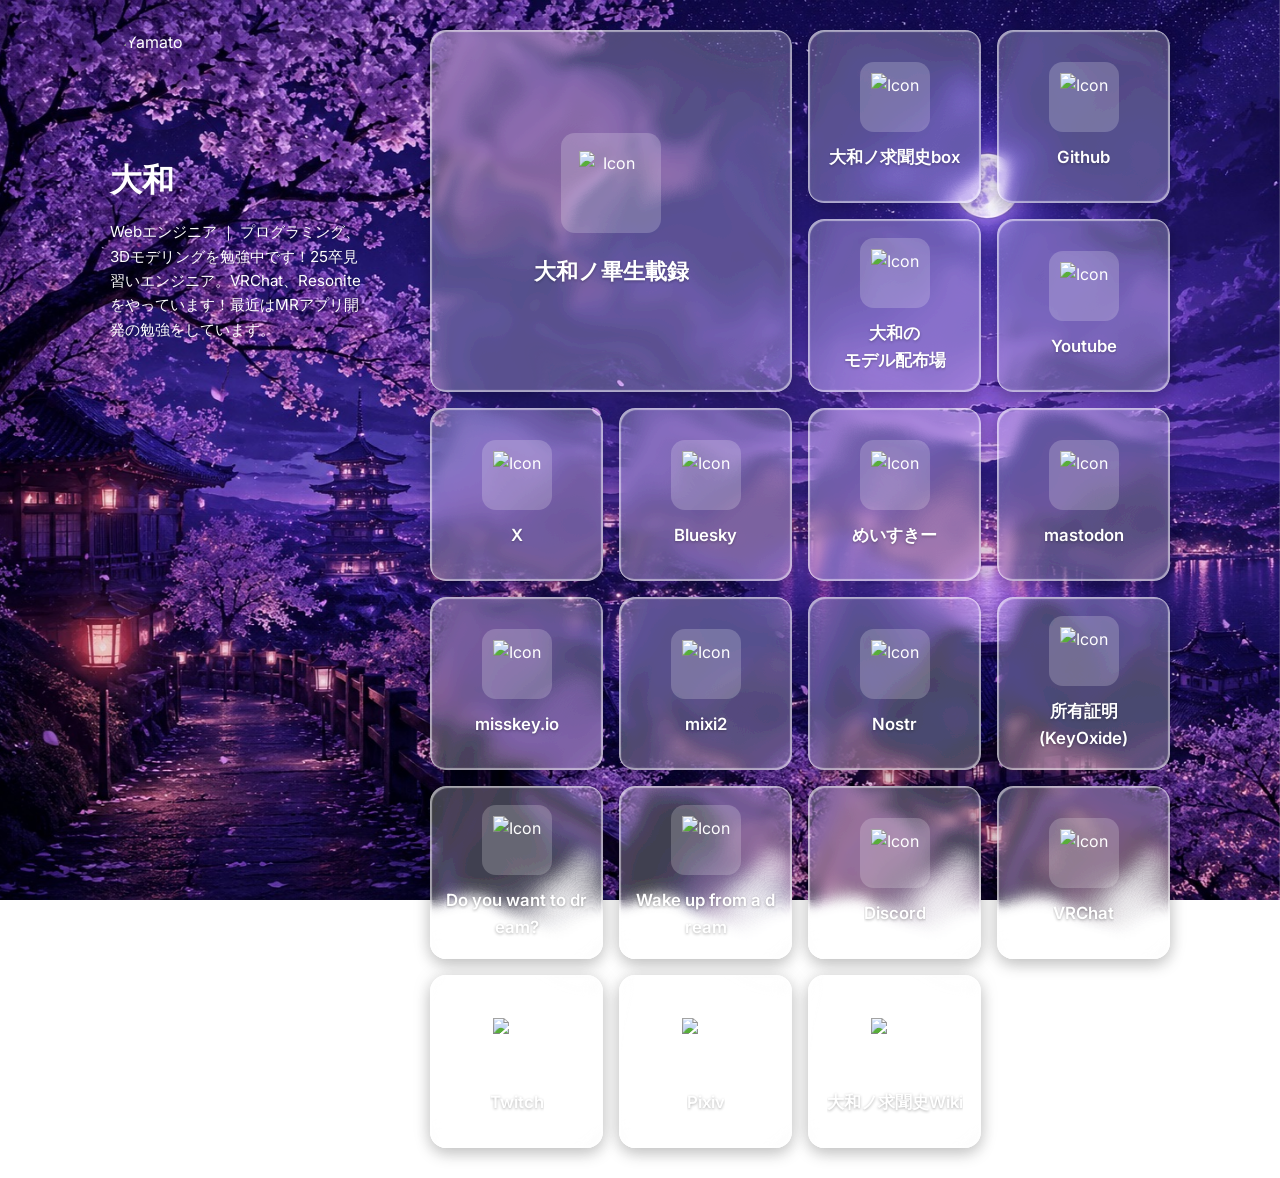
==== commit 57668d72: "feat: ✨ リンクを追加" ====
--- a/links/index.html
+++ b/links/index.html
@@ -250,6 +250,30 @@
           <h2 class="link-title">所有証明<br/>(KeyOxide)</h2>
         </div>
       </a>
+      
+      <a href="https://www.instagram.com/yamato_vr/" target="_blank" rel="noopener noreferrer" class="link-tile">
+        <div class="liquidGlass-effect"></div>
+        <div class="liquidGlass-tint"></div>
+        <div class="liquidGlass-shine"></div>
+        <div class="link-icon">
+          <img src="https://www.google.com/s2/favicons?domain=instagram.com&sz=64" alt="Icon">
+        </div>
+        <div class="link-content">
+          <h2 class="link-title">Do you want to dream?</h2>
+        </div>
+      </a>
+
+      <a href="https://www.instagram.com/yamato_3010/" target="_blank" rel="noopener noreferrer" class="link-tile">
+        <div class="liquidGlass-effect"></div>
+        <div class="liquidGlass-tint"></div>
+        <div class="liquidGlass-shine"></div>
+        <div class="link-icon">
+          <img src="https://www.google.com/s2/favicons?domain=instagram.com&sz=64" alt="Icon">
+        </div>
+        <div class="link-content">
+          <h2 class="link-title">Wake up from a dream</h2>
+        </div>
+      </a>
 
       <a href="http://discordapp.com/users/738763915994857563" target="_blank" rel="noopener noreferrer"
         class="link-tile">
--- a/links/style.css
+++ b/links/style.css
@@ -12,13 +12,29 @@
 /* Base styles */
 body {
     font-family: 'Inter', -apple-system, BlinkMacSystemFont, 'Segoe UI', Roboto, Oxygen, Ubuntu, Cantarell, 'Open Sans', 'Helvetica Neue', sans-serif;
-    background: url("assets/background.png") center center / cover no-repeat fixed;
     color: var(--text-color);
     margin: 0;
     padding: 0;
     line-height: 1.6;
     -webkit-font-smoothing: antialiased;
     -moz-osx-font-smoothing: grayscale;
+}
+
+body::before {
+    content: '';
+    position: fixed;
+    top: 0;
+    left: 0;
+    right: 0;
+    bottom: 0;
+    z-index: -1;
+    background: url("assets/background.jpg") center center / cover no-repeat;
+}
+
+@media (max-width: 768px) {
+    body::before {
+        background-image: url("assets/background-for-phone.jpg");
+    }
 }
 
 .container {
